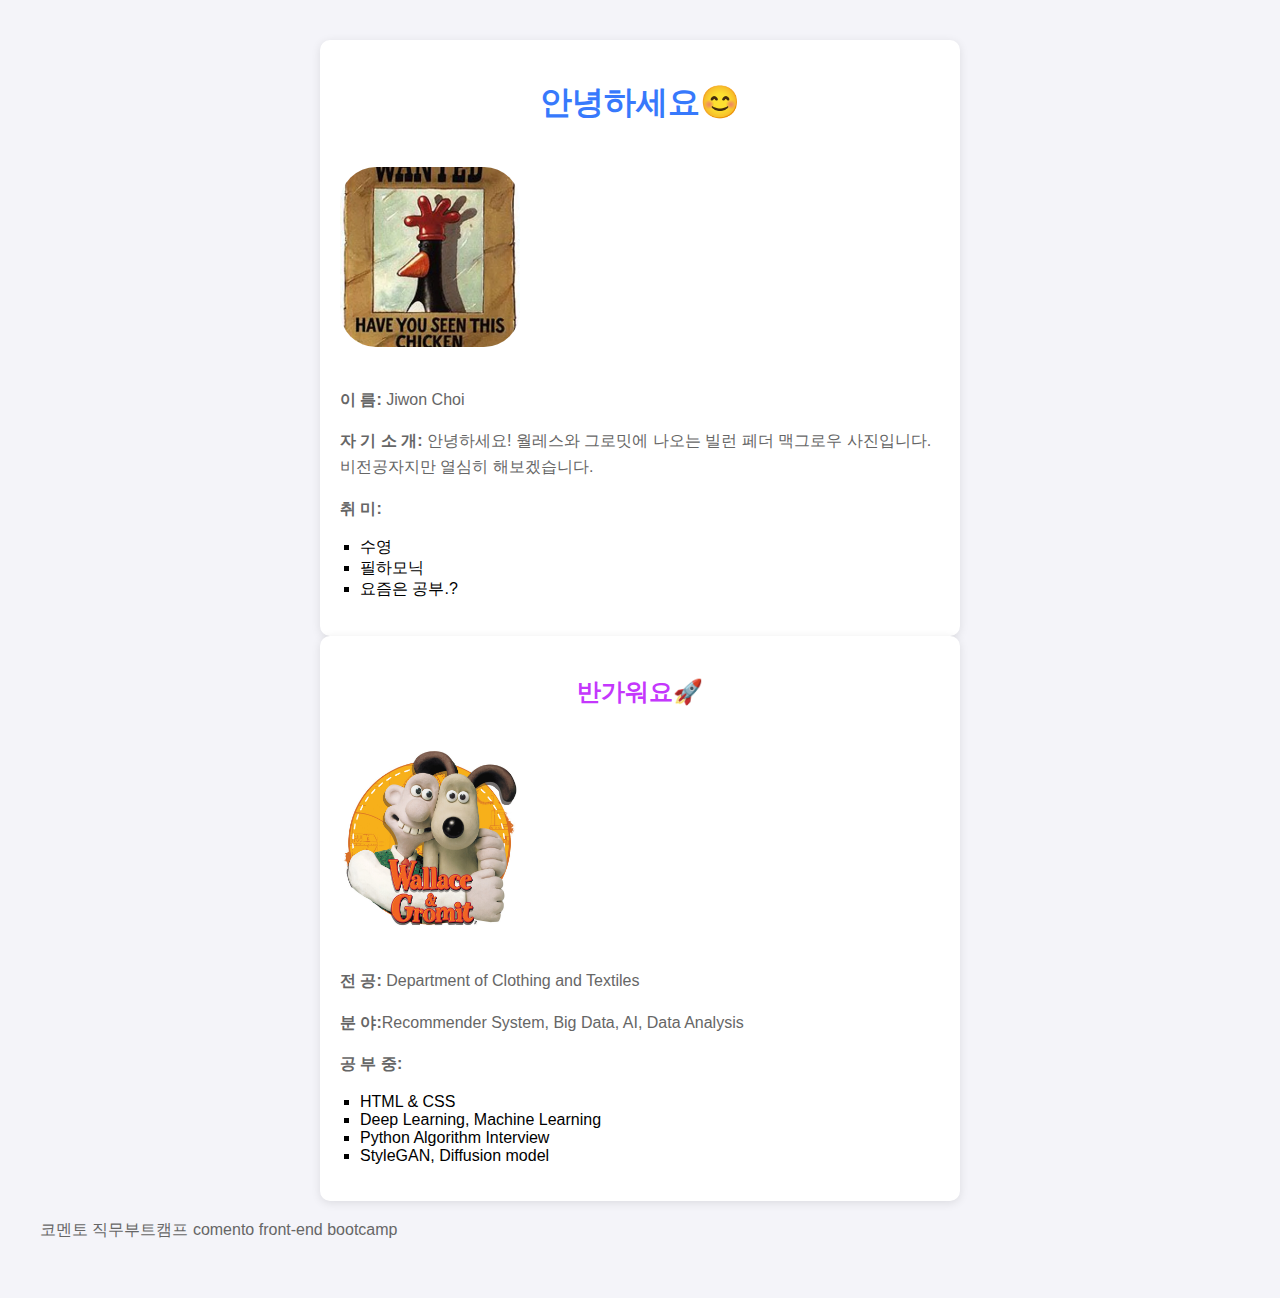
==== index.html @ 12a03382 "second commit" ====
<!DOCTYPE html>
<html lang="ko">
<head>
    <meta charset="UTF-8">
    <meta name="viewport" content="width=device-width, initial-scale=1.0">
    <title>Self Introduction</title>
    <link rel="stylesheet" href="style.css">
</head>
<body>
    <div class="container">
        <h1>안녕하세요😊</h1>
        <img src="info.jpg" alt="My Photo">
        <p><strong>이 름:</strong> Jiwon Choi</p>
        <p><strong>자 기 소 개:</strong> 안녕하세요! 월레스와 그로밋에 나오는 빌런 페더 맥그로우 사진입니다. 비전공자지만 열심히 해보겠습니다.</p>
        <p><strong>취 미:</strong></p>
        <ul class="hobby-list">
            <li>수영</li>
            <li>필하모닉</li>
            <li>요즘은 공부.?</li>
        </ul>
    </div>
    <div class="container">
        <h2>반가워요🚀</h2>
        <img src="new.jpg" alt="My Photo">
        <p><strong>전 공:</strong> Department of Clothing and Textiles </p>
        <p><strong>분 야:</strong>Recommender System, Big Data, AI, Data Analysis</p>
        <p><strong>공 부 중:</strong></p>
        <ul class="hobby-list">
            <li>HTML & CSS</li>
            <li>Deep Learning, Machine Learning</li>
            <li>Python Algorithm Interview </li>
            <li>StyleGAN, Diffusion model </li>
        </ul>
    </div>
        <p>코멘토 직무부트캠프 comento front-end bootcamp</p>
</body>
</html>
---- style.css ----
body {
    font-family: Arial, sans-serif;
    margin: 20px;
    padding: 20px;
    background-color: #f4f4f9;
}

.container {
    max-width: 600px;
    margin: auto;
    background: white;
    padding: 20px;
    border-radius: 10px;
    box-shadow: 0 2px 10px rgba(0, 0, 0, 0.1);
}

img {
    width: 180px;
    height: 180px;
    border-radius: 20%;
    object-fit: cover;
    margin: 20px 0;
}

h1 {
    text-align: center;
    color: #3779fc;
}

h2 {
    text-align: center;
    color: #c437fc;
}

p {
    line-height: 1.6;
    color: #666;
}

.hobby-list {
    list-style: square;
    padding-left: 20px;
}
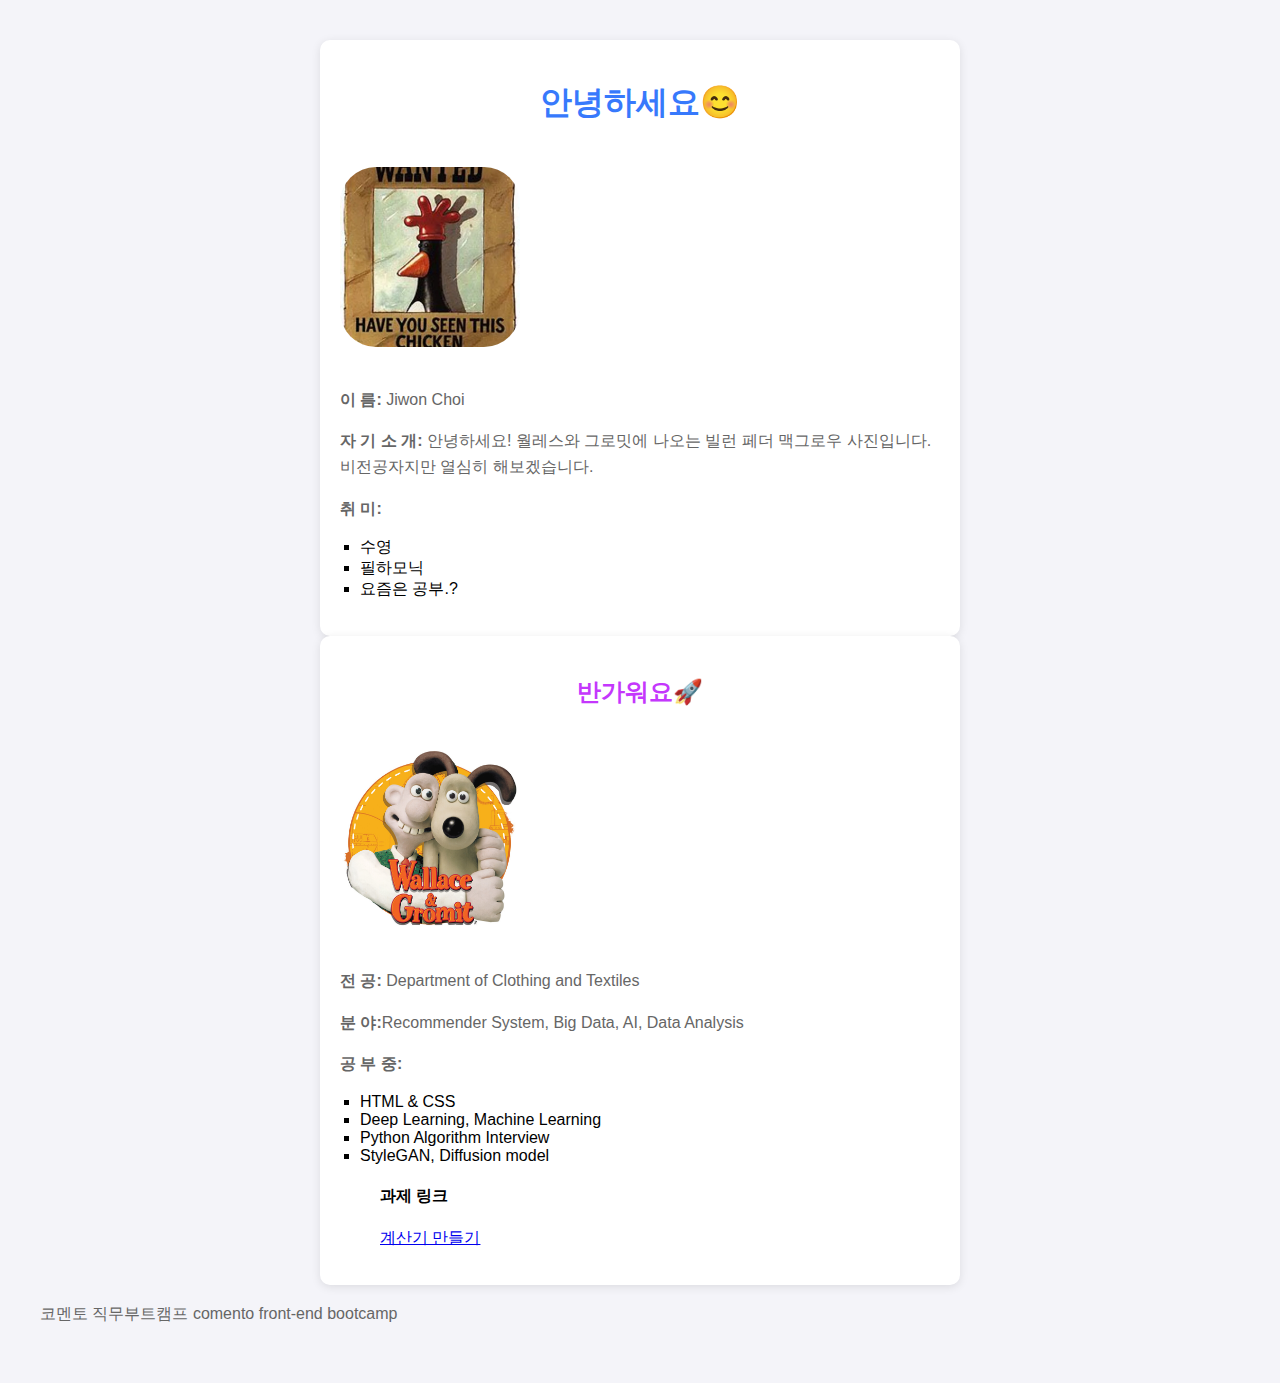
==== commit 309334a7: "calculate commit" ====
--- a/index.html
+++ b/index.html
@@ -31,7 +31,12 @@
             <li>Python Algorithm Interview </li>
             <li>StyleGAN, Diffusion model </li>
         </ul>
+        <ul class="categories">
+            <h4>과제 링크 </h4>
+            <a href="ex.html">계산기 만들기</a>
+        </ul>
     </div>
-        <p>코멘토 직무부트캠프 comento front-end bootcamp</p>
+    
+    <p>코멘토 직무부트캠프 comento front-end bootcamp</p>
 </body>
 </html>
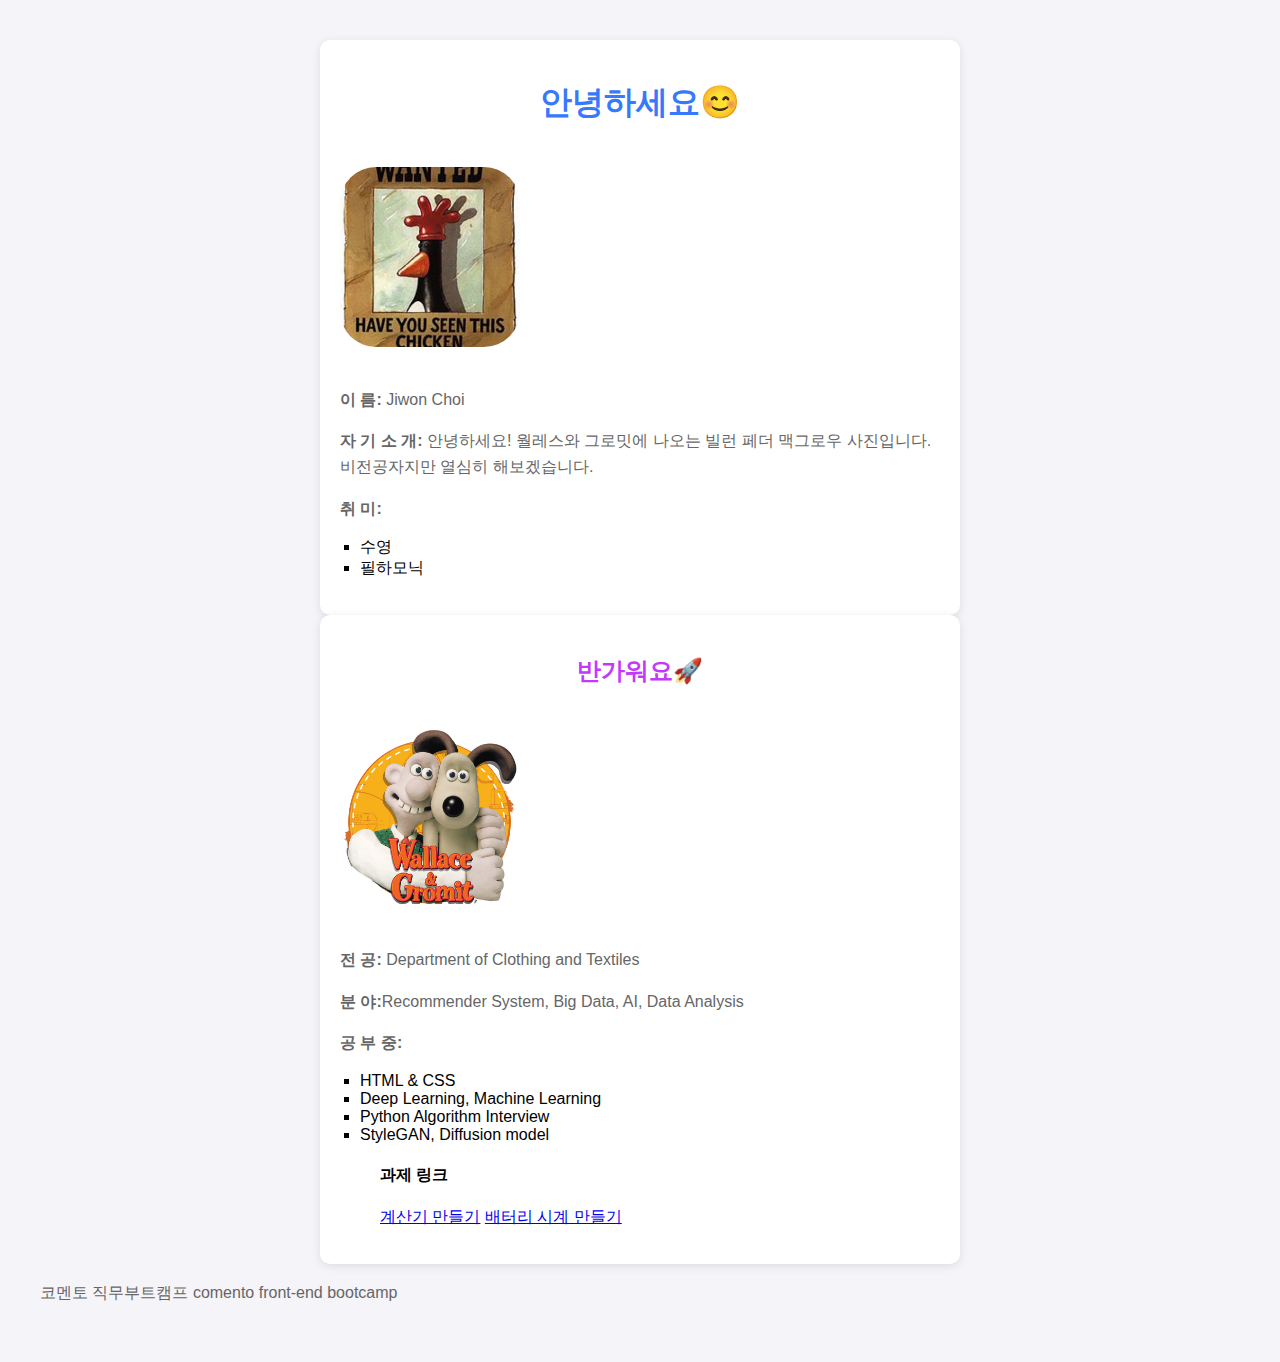
==== commit 49294806: "battery hw" ====
--- a/index.html
+++ b/index.html
@@ -16,7 +16,6 @@
         <ul class="hobby-list">
             <li>수영</li>
             <li>필하모닉</li>
-            <li>요즘은 공부.?</li>
         </ul>
     </div>
     <div class="container">
@@ -34,6 +33,7 @@
         <ul class="categories">
             <h4>과제 링크 </h4>
             <a href="ex.html">계산기 만들기</a>
+            <a href="battery/battery.html">배터리 시계 만들기</a>
         </ul>
     </div>
     
